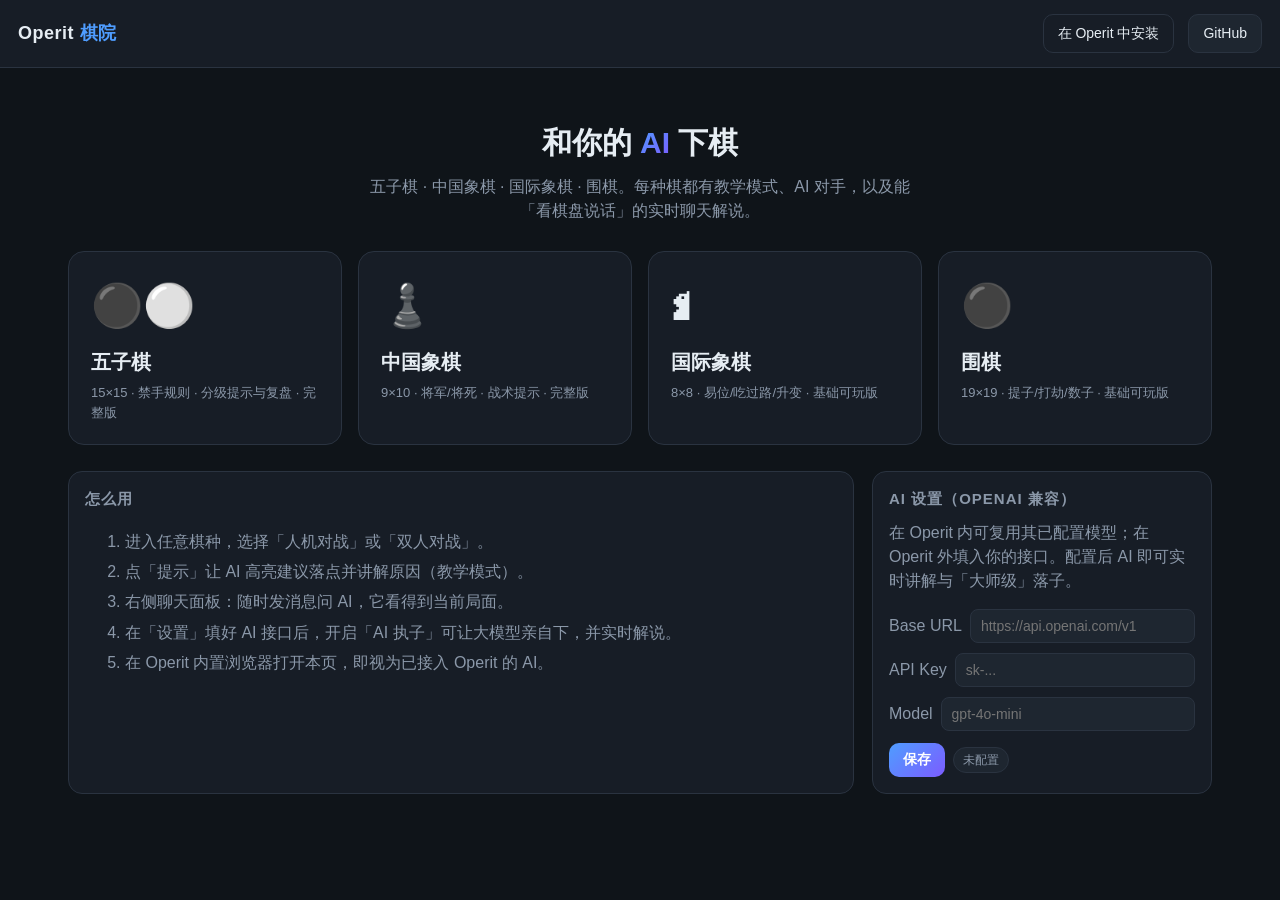
==== index.html @ 13210c3a "feat: Operit 棋院 v1 - 五子棋/中国象棋(完整) + 国际象棋/围棋(基础) + AI聊天/教学" ====
<!DOCTYPE html>
<html lang="zh-CN">
<head>
<meta charset="UTF-8">
<meta name="viewport" content="width=device-width,initial-scale=1">
<title>Operit 棋院 · 与 AI 对弈</title>
<link rel="stylesheet" href="assets/style.css">
</head>
<body>
<div class="topbar">
  <div class="logo">Operit <span>棋院</span></div>
  <div class="spacer"></div>
  <a class="btn ghost" href="operit/INSTALL.html">在 Operit 中安装</a>
  <a class="btn" href="https://github.com/" id="repoLink">GitHub</a>
</div>

<div class="wrap">
  <div class="hero">
    <h1>和你的 <span>AI</span> 下棋</h1>
    <p>五子棋 · 中国象棋 · 国际象棋 · 围棋。每种棋都有教学模式、AI 对手，以及能「看棋盘说话」的实时聊天解说。</p>
  </div>

  <div class="lobby">
    <div class="card" onclick="location.href='gomoku/index.html'">
      <div class="emoji">⚫⚪</div>
      <h2>五子棋</h2>
      <p>15×15 · 禁手规则 · 分级提示与复盘 · 完整版</p>
    </div>
    <div class="card" onclick="location.href='xiangqi/index.html'">
      <div class="emoji">♟️</div>
      <h2>中国象棋</h2>
      <p>9×10 · 将军/将死 · 战术提示 · 完整版</p>
    </div>
    <div class="card" onclick="location.href='chess/index.html'">
      <div class="emoji">♞</div>
      <h2>国际象棋</h2>
      <p>8×8 · 易位/吃过路/升变 · 基础可玩版</p>
    </div>
    <div class="card" onclick="location.href='go/index.html'">
      <div class="emoji">⚫</div>
      <h2>围棋</h2>
      <p>19×19 · 提子/打劫/数子 · 基础可玩版</p>
    </div>
  </div>

  <div class="grid2" style="margin-top:26px">
    <div class="panel">
      <h3>怎么用</h3>
      <ol class="muted" style="line-height:1.9">
        <li>进入任意棋种，选择「人机对战」或「双人对战」。</li>
        <li>点「提示」让 AI 高亮建议落点并讲解原因（教学模式）。</li>
        <li>右侧聊天面板：随时发消息问 AI，它看得到当前局面。</li>
        <li>在「设置」填好 AI 接口后，开启「AI 执子」可让大模型亲自下，并实时解说。</li>
        <li>在 Operit 内置浏览器打开本页，即视为已接入 Operit 的 AI。</li>
      </ol>
    </div>
    <div id="settingsMount"></div>
  </div>
</div>

<script src="assets/common.js"></script>
<script>
  ChessArena.renderSettings(document.getElementById("settingsMount"));
  var repo = "https://github.com/your-name/operit-chess-arena";
  document.getElementById("repoLink").href = repo;
</script>
</body>
</html>
---- assets/style.css ----
/* ===== Operit 棋院 · 共享样式 ===== */
:root{
  --bg:#0f1419; --panel:#171d26; --panel-2:#1e2630; --line:#2a3340;
  --txt:#e6edf3; --muted:#8b98a9; --accent:#4f9dff; --accent-2:#7c5cff;
  --win:#3fb950; --warn:#f0883e; --danger:#f85149; --board:#e3b96b;
  --black:#1c1c1c; --white:#f7f7f5;
}
*{box-sizing:border-box}
html,body{margin:0;padding:0}
body{
  background:var(--bg); color:var(--txt);
  font-family:-apple-system,BlinkMacSystemFont,"Segoe UI",Roboto,"PingFang SC","Microsoft YaHei",sans-serif;
  line-height:1.5; min-height:100vh;
}
a{color:var(--accent);text-decoration:none}
.wrap{max-width:1180px;margin:0 auto;padding:18px}
.topbar{display:flex;align-items:center;gap:14px;padding:14px 18px;border-bottom:1px solid var(--line);background:var(--panel)}
.topbar .logo{font-weight:800;font-size:18px;letter-spacing:.5px}
.topbar .logo span{color:var(--accent)}
.topbar .spacer{flex:1}
.btn{background:var(--panel-2);color:var(--txt);border:1px solid var(--line);border-radius:10px;
  padding:8px 14px;cursor:pointer;font-size:14px;transition:.15s}
.btn:hover{border-color:var(--accent);color:#fff}
.btn.primary{background:linear-gradient(135deg,var(--accent),var(--accent-2));border:none;color:#fff;font-weight:600}
.btn.ghost{background:transparent}
.btn:disabled{opacity:.4;cursor:not-allowed}
.grid2{display:grid;grid-template-columns:minmax(0,1fr) 340px;gap:18px}
@media(max-width:900px){.grid2{grid-template-columns:1fr}}
.panel{background:var(--panel);border:1px solid var(--line);border-radius:14px;padding:16px}
.panel h3{margin:0 0 10px;font-size:15px;color:var(--muted);text-transform:uppercase;letter-spacing:1px}
.row{display:flex;gap:8px;flex-wrap:wrap;align-items:center}
.tag{font-size:12px;color:var(--muted);background:var(--panel-2);border:1px solid var(--line);
  padding:3px 9px;border-radius:20px}
select,input[type=text],input[type=password],textarea{
  background:var(--panel-2);color:var(--txt);border:1px solid var(--line);border-radius:8px;padding:8px 10px;font-size:14px;font-family:inherit}
select:focus,input:focus,textarea:focus{outline:none;border-color:var(--accent)}
canvas{display:block;max-width:100%;touch-action:none;background:var(--board);border-radius:8px}
.status{font-size:14px;color:var(--muted)}
.status b{color:var(--txt)}
/* 聊天 */
.chat{display:flex;flex-direction:column;height:100%;max-height:560px}
.chat .log{flex:1;overflow-y:auto;display:flex;flex-direction:column;gap:10px;padding-right:4px}
.msg{display:flex;gap:8px;align-items:flex-start}
.msg .av{width:26px;height:26px;border-radius:50%;flex:0 0 26px;display:grid;place-items:center;font-size:13px;font-weight:700}
.msg.user .av{background:var(--accent)}
.msg.ai .av{background:var(--accent-2)}
.msg .bubble{background:var(--panel-2);border:1px solid var(--line);border-radius:10px;padding:8px 11px;font-size:14px;max-width:100%}
.msg.user{flex-direction:row-reverse}
.msg.user .bubble{background:#1b3a5c;border-color:#27567f}
.chat .input{display:flex;gap:8px;margin-top:10px}
.chat .input textarea{flex:1;resize:none;height:42px}
.ev{font-size:11px;color:var(--muted);margin-top:2px}
/* 评估条 */
.evalbar{height:10px;background:linear-gradient(90deg,var(--win),#2a3340 50%,var(--danger));border-radius:6px;position:relative;overflow:hidden}
.evalbar .mark{position:absolute;top:-3px;width:3px;height:16px;background:#fff;border-radius:2px}
/* 着法列表 */
.moves{font-family:ui-monospace,SFMono-Regular,Menlo,monospace;font-size:13px;max-height:240px;overflow:auto;
  display:grid;grid-template-columns:auto 1fr 1fr;gap:2px 10px}
.moves .n{color:var(--muted)}
.hint-dot{position:absolute;width:14px;height:14px;border-radius:50%;background:var(--accent-2);
  border:2px solid #fff;transform:translate(-50%,-50%);pointer-events:none;animation:pulse 1s infinite}
@keyframes pulse{0%{box-shadow:0 0 0 0 rgba(124,92,255,.6)}70%{box-shadow:0 0 0 12px rgba(124,92,255,0)}100%{box-shadow:0 0 0 0 rgba(124,92,255,0)}}
.boardbox{position:relative;display:inline-block;line-height:0}
.toast{position:fixed;bottom:24px;left:50%;transform:translateX(-50%);background:var(--panel-2);
  border:1px solid var(--line);padding:10px 18px;border-radius:10px;z-index:50;opacity:0;transition:.25s;pointer-events:none}
.toast.show{opacity:1}
.muted{color:var(--muted)}
.kbd{font-family:ui-monospace,monospace;background:var(--panel-2);border:1px solid var(--line);border-radius:5px;padding:1px 6px;font-size:12px}
/* 大厅 */
.lobby{display:grid;grid-template-columns:repeat(auto-fit,minmax(220px,1fr));gap:16px;margin-top:22px}
.card{background:var(--panel);border:1px solid var(--line);border-radius:16px;padding:22px;cursor:pointer;transition:.18s}
.card:hover{transform:translateY(-4px);border-color:var(--accent);box-shadow:0 10px 30px rgba(0,0,0,.35)}
.card .emoji{font-size:42px}
.card h2{margin:10px 0 6px;font-size:20px}
.card p{color:var(--muted);font-size:13px;margin:0}
.hero{text-align:center;padding:34px 10px 6px}
.hero h1{font-size:30px;margin:0}
.hero h1 span{background:linear-gradient(135deg,var(--accent),var(--accent-2));-webkit-background-clip:text;background-clip:text;color:transparent}
.hero p{color:var(--muted);max-width:560px;margin:10px auto 0}
.tabs{display:flex;gap:6px;border-bottom:1px solid var(--line);margin-bottom:14px}
.tabs .tab{padding:8px 14px;cursor:pointer;color:var(--muted);border-bottom:2px solid transparent}
.tabs .tab.active{color:var(--txt);border-bottom-color:var(--accent)}
.hidden{display:none!important}
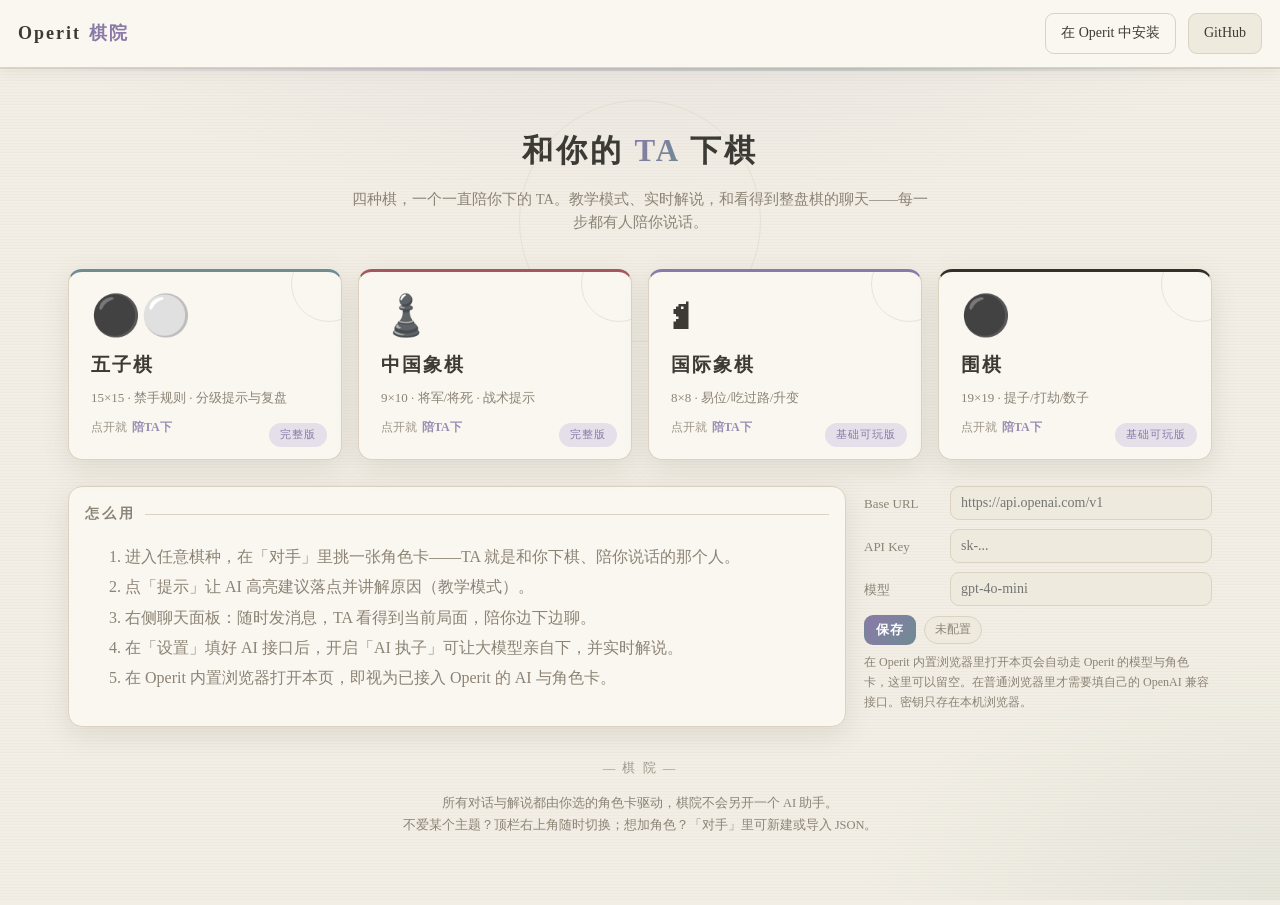
==== commit 65e10571: "style(ui): 棋盘精细度收口 + 伴侣/主题/响应式打磨 - 4棋种统一落子缩放动效(0.5→1.0, 160ms 缓出, 克制护眼) - 中国象棋/围棋补齐 drop 动画(此前仅 ches" ====
--- a/index.html
+++ b/index.html
@@ -16,30 +16,38 @@
 
 <div class="wrap">
   <div class="hero">
-    <h1>和你的 <span>AI</span> 下棋</h1>
-    <p>五子棋 · 中国象棋 · 国际象棋 · 围棋。每种棋都有教学模式、AI 对手，以及能「看棋盘说话」的实时聊天解说。</p>
+    <h1>和你的 <span>TA</span> 下棋</h1>
+    <p>四种棋，一个一直陪你下的 TA。教学模式、实时解说，和看得到整盘棋的聊天——每一步都有人陪你说话。</p>
   </div>
 
   <div class="lobby">
     <div class="card" onclick="location.href='gomoku/index.html'">
       <div class="emoji">⚫⚪</div>
       <h2>五子棋</h2>
-      <p>15×15 · 禁手规则 · 分级提示与复盘 · 完整版</p>
+      <p>15×15 · 禁手规则 · 分级提示与复盘</p>
+      <div class="cta">点开就 <b>陪TA下</b></div>
+      <div class="lv">完整版</div>
     </div>
     <div class="card" onclick="location.href='xiangqi/index.html'">
       <div class="emoji">♟️</div>
       <h2>中国象棋</h2>
-      <p>9×10 · 将军/将死 · 战术提示 · 完整版</p>
+      <p>9×10 · 将军/将死 · 战术提示</p>
+      <div class="cta">点开就 <b>陪TA下</b></div>
+      <div class="lv">完整版</div>
     </div>
     <div class="card" onclick="location.href='chess/index.html'">
       <div class="emoji">♞</div>
       <h2>国际象棋</h2>
-      <p>8×8 · 易位/吃过路/升变 · 基础可玩版</p>
+      <p>8×8 · 易位/吃过路/升变</p>
+      <div class="cta">点开就 <b>陪TA下</b></div>
+      <div class="lv">基础可玩版</div>
     </div>
     <div class="card" onclick="location.href='go/index.html'">
       <div class="emoji">⚫</div>
       <h2>围棋</h2>
-      <p>19×19 · 提子/打劫/数子 · 基础可玩版</p>
+      <p>19×19 · 提子/打劫/数子</p>
+      <div class="cta">点开就 <b>陪TA下</b></div>
+      <div class="lv">基础可玩版</div>
     </div>
   </div>
 
@@ -47,14 +55,20 @@
     <div class="panel">
       <h3>怎么用</h3>
       <ol class="muted" style="line-height:1.9">
-        <li>进入任意棋种，选择「人机对战」或「双人对战」。</li>
+        <li>进入任意棋种，在「对手」里挑一张角色卡——TA 就是和你下棋、陪你说话的那个人。</li>
         <li>点「提示」让 AI 高亮建议落点并讲解原因（教学模式）。</li>
-        <li>右侧聊天面板：随时发消息问 AI，它看得到当前局面。</li>
+        <li>右侧聊天面板：随时发消息，TA 看得到当前局面，陪你边下边聊。</li>
         <li>在「设置」填好 AI 接口后，开启「AI 执子」可让大模型亲自下，并实时解说。</li>
-        <li>在 Operit 内置浏览器打开本页，即视为已接入 Operit 的 AI。</li>
+        <li>在 Operit 内置浏览器打开本页，即视为已接入 Operit 的 AI 与角色卡。</li>
       </ol>
     </div>
     <div id="settingsMount"></div>
+  </div>
+
+  <div class="foot">
+    <div class="ln">— 棋 院 —</div>
+    <p>所有对话与解说都由你选的角色卡驱动，棋院不会另开一个 AI 助手。<br>
+    不爱某个主题？顶栏右上角随时切换；想加角色？「对手」里可新建或导入 JSON。</p>
   </div>
 </div>
 
--- a/assets/style.css
+++ b/assets/style.css
@@ -1,83 +1,465 @@
-/* ===== Operit 棋院 · 共享样式 ===== */
-:root{
-  --bg:#0f1419; --panel:#171d26; --panel-2:#1e2630; --line:#2a3340;
-  --txt:#e6edf3; --muted:#8b98a9; --accent:#4f9dff; --accent-2:#7c5cff;
-  --win:#3fb950; --warn:#f0883e; --danger:#f85149; --board:#e3b96b;
-  --black:#1c1c1c; --white:#f7f7f5;
-}
-*{box-sizing:border-box}
-html,body{margin:0;padding:0}
-body{
-  background:var(--bg); color:var(--txt);
-  font-family:-apple-system,BlinkMacSystemFont,"Segoe UI",Roboto,"PingFang SC","Microsoft YaHei",sans-serif;
-  line-height:1.5; min-height:100vh;
-}
-a{color:var(--accent);text-decoration:none}
-.wrap{max-width:1180px;margin:0 auto;padding:18px}
-.topbar{display:flex;align-items:center;gap:14px;padding:14px 18px;border-bottom:1px solid var(--line);background:var(--panel)}
-.topbar .logo{font-weight:800;font-size:18px;letter-spacing:.5px}
-.topbar .logo span{color:var(--accent)}
-.topbar .spacer{flex:1}
-.btn{background:var(--panel-2);color:var(--txt);border:1px solid var(--line);border-radius:10px;
-  padding:8px 14px;cursor:pointer;font-size:14px;transition:.15s}
-.btn:hover{border-color:var(--accent);color:#fff}
-.btn.primary{background:linear-gradient(135deg,var(--accent),var(--accent-2));border:none;color:#fff;font-weight:600}
-.btn.ghost{background:transparent}
-.btn:disabled{opacity:.4;cursor:not-allowed}
-.grid2{display:grid;grid-template-columns:minmax(0,1fr) 340px;gap:18px}
-@media(max-width:900px){.grid2{grid-template-columns:1fr}}
-.panel{background:var(--panel);border:1px solid var(--line);border-radius:14px;padding:16px}
-.panel h3{margin:0 0 10px;font-size:15px;color:var(--muted);text-transform:uppercase;letter-spacing:1px}
-.row{display:flex;gap:8px;flex-wrap:wrap;align-items:center}
-.tag{font-size:12px;color:var(--muted);background:var(--panel-2);border:1px solid var(--line);
-  padding:3px 9px;border-radius:20px}
-select,input[type=text],input[type=password],textarea{
-  background:var(--panel-2);color:var(--txt);border:1px solid var(--line);border-radius:8px;padding:8px 10px;font-size:14px;font-family:inherit}
-select:focus,input:focus,textarea:focus{outline:none;border-color:var(--accent)}
-canvas{display:block;max-width:100%;touch-action:none;background:var(--board);border-radius:8px}
-.status{font-size:14px;color:var(--muted)}
-.status b{color:var(--txt)}
-/* 聊天 */
-.chat{display:flex;flex-direction:column;height:100%;max-height:560px}
-.chat .log{flex:1;overflow-y:auto;display:flex;flex-direction:column;gap:10px;padding-right:4px}
-.msg{display:flex;gap:8px;align-items:flex-start}
-.msg .av{width:26px;height:26px;border-radius:50%;flex:0 0 26px;display:grid;place-items:center;font-size:13px;font-weight:700}
-.msg.user .av{background:var(--accent)}
-.msg.ai .av{background:var(--accent-2)}
-.msg .bubble{background:var(--panel-2);border:1px solid var(--line);border-radius:10px;padding:8px 11px;font-size:14px;max-width:100%}
-.msg.user{flex-direction:row-reverse}
-.msg.user .bubble{background:#1b3a5c;border-color:#27567f}
-.chat .input{display:flex;gap:8px;margin-top:10px}
-.chat .input textarea{flex:1;resize:none;height:42px}
-.ev{font-size:11px;color:var(--muted);margin-top:2px}
-/* 评估条 */
-.evalbar{height:10px;background:linear-gradient(90deg,var(--win),#2a3340 50%,var(--danger));border-radius:6px;position:relative;overflow:hidden}
-.evalbar .mark{position:absolute;top:-3px;width:3px;height:16px;background:#fff;border-radius:2px}
-/* 着法列表 */
-.moves{font-family:ui-monospace,SFMono-Regular,Menlo,monospace;font-size:13px;max-height:240px;overflow:auto;
-  display:grid;grid-template-columns:auto 1fr 1fr;gap:2px 10px}
-.moves .n{color:var(--muted)}
-.hint-dot{position:absolute;width:14px;height:14px;border-radius:50%;background:var(--accent-2);
-  border:2px solid #fff;transform:translate(-50%,-50%);pointer-events:none;animation:pulse 1s infinite}
-@keyframes pulse{0%{box-shadow:0 0 0 0 rgba(124,92,255,.6)}70%{box-shadow:0 0 0 12px rgba(124,92,255,0)}100%{box-shadow:0 0 0 0 rgba(124,92,255,0)}}
-.boardbox{position:relative;display:inline-block;line-height:0}
-.toast{position:fixed;bottom:24px;left:50%;transform:translateX(-50%);background:var(--panel-2);
-  border:1px solid var(--line);padding:10px 18px;border-radius:10px;z-index:50;opacity:0;transition:.25s;pointer-events:none}
-.toast.show{opacity:1}
-.muted{color:var(--muted)}
-.kbd{font-family:ui-monospace,monospace;background:var(--panel-2);border:1px solid var(--line);border-radius:5px;padding:1px 6px;font-size:12px}
-/* 大厅 */
-.lobby{display:grid;grid-template-columns:repeat(auto-fit,minmax(220px,1fr));gap:16px;margin-top:22px}
-.card{background:var(--panel);border:1px solid var(--line);border-radius:16px;padding:22px;cursor:pointer;transition:.18s}
-.card:hover{transform:translateY(-4px);border-color:var(--accent);box-shadow:0 10px 30px rgba(0,0,0,.35)}
-.card .emoji{font-size:42px}
-.card h2{margin:10px 0 6px;font-size:20px}
-.card p{color:var(--muted);font-size:13px;margin:0}
-.hero{text-align:center;padding:34px 10px 6px}
-.hero h1{font-size:30px;margin:0}
-.hero h1 span{background:linear-gradient(135deg,var(--accent),var(--accent-2));-webkit-background-clip:text;background-clip:text;color:transparent}
-.hero p{color:var(--muted);max-width:560px;margin:10px auto 0}
-.tabs{display:flex;gap:6px;border-bottom:1px solid var(--line);margin-bottom:14px}
-.tabs .tab{padding:8px 14px;cursor:pointer;color:var(--muted);border-bottom:2px solid transparent}
-.tabs .tab.active{color:var(--txt);border-bottom-color:var(--accent)}
-.hidden{display:none!important}
+/* ===== Operit 棋院 · 共享样式（多主题 / 低饱和护眼 / 均含紫调） =====
+ * 主题调色板全部写在 html[data-theme] 上，JS 只负责切换属性，
+ * 棋盘配色也用 CSS 变量托管，canvas 通过 getComputedStyle 读取，单一数据源。
+ */
+
+/* ---------- 主题 1：烟雨江南（默认 · 浅 · 宣纸 + 藕荷紫 + 竹青） ---------- */
+html, html[data-theme="jiangnan"] {
+  --bg: #f2eee5;
+  --bg-img:
+    repeating-linear-gradient(0deg, rgba(118,108,92,.032) 0 1px, transparent 1px 3px),
+    radial-gradient(1100px 520px at 50% -12%, rgba(140,124,168,.13), transparent 62%),
+    radial-gradient(700px 420px at 100% 100%, rgba(125,156,133,.10), transparent 60%);
+  --panel: #faf7f0;
+  --panel-2: #efeade;
+  --line: #dbd2c1;
+  --txt: #3b3a35;
+  --muted: #8b8375;
+  --accent: #8a7aa8;      /* 藕荷紫 */
+  --accent-2: #6f8b93;    /* 远山青 */
+  --seal: #a2585c;        /* 印泥 */
+  --win: #5d8b62;
+  --warn: #b98a4b;
+  --danger: #b0605c;
+  --board: #e8d9b6;       /* 竹纸棋盘 */
+  --board-line: rgba(74,64,50,.55);
+  --sq-light: #ece2cd;    /* 国象浅格 */
+  --sq-dark: #96a58d;     /* 国象深格（竹青） */
+  --stone-b: #33302c;
+  --stone-w: #f8f5ec;
+  --piece-face: #f6efdc;  /* 中象棋子面 */
+  --piece-red: #a75a52;
+  --accent-soft: #e4dfe9;
+  --user-bubble: #e8e3ef;
+  --user-bubble-bd: #cec4dc;
+  --radius: 14px;
+  --radius-s: 9px;
+  --font: "Songti SC", "STSong", "Noto Serif SC", "Source Han Serif SC", Georgia, "Microsoft YaHei", serif;
+  --shadow: 0 8px 26px rgba(96,86,70,.13);
+  --bd: 1px;
+}
+
+/* ---------- 主题 2：夜阑（深 · 墨紫 + 月白） ---------- */
+html[data-theme="yelan"] {
+  --bg: #191721;
+  --bg-img:
+    radial-gradient(900px 460px at 50% -10%, rgba(150,128,190,.16), transparent 64%),
+    radial-gradient(680px 400px at 0% 100%, rgba(108,132,150,.10), transparent 58%);
+  --panel: #211e2b;
+  --panel-2: #2a2636;
+  --line: #383247;
+  --txt: #e5e0ee;
+  --muted: #948CA6;
+  --accent: #a494c6;
+  --accent-2: #7d95a4;
+  --seal: #b5757a;
+  --win: #6fa376;
+  --warn: #c39a5e;
+  --danger: #c0736e;
+  --board: #c4ab88;
+  --board-line: rgba(48,40,34,.6);
+  --sq-light: #d9cfba;
+  --sq-dark: #7d8698;
+  --stone-b: #26232c;
+  --stone-w: #f4f1ea;
+  --piece-face: #ece3cd;
+  --piece-red: #a95d55;
+  --accent-soft: #302a3d;
+  --user-bubble: #322c41;
+  --user-bubble-bd: #473e5d;
+  --radius: 14px;
+  --radius-s: 9px;
+  --font: "Songti SC", "STSong", "Noto Serif SC", Georgia, "Microsoft YaHei", serif;
+  --shadow: 0 10px 30px rgba(0,0,0,.38);
+  --bd: 1px;
+}
+
+/* ---------- 主题 3：像素·紫水晶（深 · 8bit） ---------- */
+html[data-theme="pixel"] {
+  --bg: #221f2b;
+  --bg-img:
+    repeating-linear-gradient(0deg, rgba(255,255,255,.022) 0 2px, transparent 2px 4px),
+    repeating-linear-gradient(90deg, rgba(255,255,255,.022) 0 2px, transparent 2px 4px);
+  --panel: #2b2738;
+  --panel-2: #342f44;
+  --line: #4a4360;
+  --txt: #e8e4f2;
+  --muted: #9a92b4;
+  --accent: #9d8ec4;
+  --accent-2: #74a09a;
+  --seal: #b87a86;
+  --win: #7fae7c;
+  --warn: #c5a06a;
+  --danger: #c4787c;
+  --board: #c0a882;
+  --board-line: rgba(40,34,30,.7);
+  --sq-light: #d6cbb2;
+  --sq-dark: #7f8aa0;
+  --stone-b: #221f28;
+  --stone-w: #f2efe6;
+  --piece-face: #e8dfc6;
+  --piece-red: #b0625a;
+  --accent-soft: #3b3450;
+  --user-bubble: #3d3552;
+  --user-bubble-bd: #5a4f78;
+  --radius: 0px;
+  --radius-s: 0px;
+  --font: "Zpix", "Fusion Pixel 12px", "Press Start 2P", ui-monospace, "Courier New", monospace;
+  --shadow: 4px 4px 0 rgba(0,0,0,.32);
+  --bd: 2px;
+}
+
+/* ---------- 主题 4：中古手抄（浅 · 羊皮纸 + 彩窗紫） ---------- */
+html[data-theme="medieval"] {
+  --bg: #e8dfc9;
+  --bg-img:
+    radial-gradient(520px 320px at 12% 8%, rgba(150,124,84,.13), transparent 60%),
+    radial-gradient(640px 380px at 88% 92%, rgba(124,106,156,.13), transparent 62%),
+    repeating-linear-gradient(0deg, rgba(110,92,62,.03) 0 1px, transparent 1px 4px);
+  --panel: #f3ecda;
+  --panel-2: #e4dabf;
+  --line: #c9ba99;
+  --txt: #40352a;
+  --muted: #877757;
+  --accent: #7c6a9c;      /* 教堂彩窗紫 */
+  --accent-2: #9a6a5c;    /* 赭红 */
+  --seal: #9c4f47;
+  --win: #61814f;
+  --warn: #a9803f;
+  --danger: #a4544c;
+  --board: #ded0ad;
+  --board-line: rgba(72,58,38,.6);
+  --sq-light: #e6dbbf;
+  --sq-dark: #9b8f74;
+  --stone-b: #332b22;
+  --stone-w: #f6f0df;
+  --piece-face: #f2e9d2;
+  --piece-red: #9c4f47;
+  --accent-soft: #e3daeb;
+  --user-bubble: #e7deed;
+  --user-bubble-bd: #c5b7d3;
+  --radius: 5px;
+  --radius-s: 4px;
+  --font: "Baskerville", "Songti SC", "STSong", "Noto Serif SC", Georgia, serif;
+  --shadow: 0 6px 20px rgba(90,72,44,.18);
+  --bd: 1px;
+}
+
+/* ---------- 主题 5：青瓷（浅 · 影青 + 淡紫） ---------- */
+html[data-theme="qingci"] {
+  --bg: #eceff0;
+  --bg-img:
+    radial-gradient(900px 460px at 50% -10%, rgba(136,126,166,.12), transparent 62%),
+    radial-gradient(680px 380px at 90% 100%, rgba(120,158,158,.12), transparent 58%);
+  --panel: #f7f9f9;
+  --panel-2: #e6ecec;
+  --line: #d2dadb;
+  --txt: #35403f;
+  --muted: #7d8c8b;
+  --accent: #8b7fa6;
+  --accent-2: #6f9a97;
+  --seal: #a2666a;
+  --win: #5c8d78;
+  --warn: #b08a52;
+  --danger: #ab6462;
+  --board: #dfd8c2;
+  --board-line: rgba(60,68,66,.5);
+  --sq-light: #e4e6dc;
+  --sq-dark: #8ea3a1;
+  --stone-b: #2f3634;
+  --stone-w: #f8faf7;
+  --piece-face: #f0eddf;
+  --piece-red: #a2666a;
+  --accent-soft: #e4e1ec;
+  --user-bubble: #e7e3ef;
+  --user-bubble-bd: #ccc5da;
+  --radius: 16px;
+  --radius-s: 10px;
+  --font: "Songti SC", "STSong", "Noto Serif SC", Georgia, "Microsoft YaHei", serif;
+  --shadow: 0 8px 24px rgba(70,86,84,.12);
+  --bd: 1px;
+}
+
+/* ================= 基础 ================= */
+* { box-sizing: border-box }
+html, body { margin: 0; padding: 0 }
+body {
+  background: var(--bg);
+  background-image: var(--bg-img);
+  background-attachment: fixed;
+  color: var(--txt);
+  font-family: var(--font);
+  line-height: 1.62;
+  min-height: 100vh;
+  -webkit-text-size-adjust: 100%;
+}
+a { color: var(--accent); text-decoration: none }
+.wrap { max-width: 1180px; margin: 0 auto; padding: 18px }
+.muted { color: var(--muted) }
+.hidden { display: none !important }
+
+/* 顶栏：卷帘双线 */
+.topbar {
+  display: flex; align-items: center; gap: 12px; flex-wrap: wrap;
+  padding: 13px 18px; background: var(--panel);
+  border-bottom: var(--bd) solid var(--line);
+  box-shadow: 0 1px 0 var(--line), 0 4px 16px rgba(0,0,0,.05);
+  position: relative;
+}
+.topbar::after {
+  content: ""; position: absolute; left: 0; right: 0; bottom: -4px; height: 3px;
+  background: linear-gradient(90deg, transparent, var(--accent), var(--accent-2), transparent);
+  opacity: .32;
+}
+.topbar .logo { font-weight: 700; font-size: 18px; letter-spacing: 2px; display: flex; align-items: center; gap: 8px }
+.topbar .logo span { color: var(--accent) }
+.topbar .spacer { flex: 1 }
+
+/* 印章 */
+.seal {
+  display: inline-grid; place-items: center; width: 30px; height: 30px;
+  border: 2px solid var(--seal); color: var(--seal); border-radius: 4px;
+  font-size: 13px; line-height: 1; letter-spacing: 0; transform: rotate(-4deg);
+  opacity: .9; flex: 0 0 30px;
+}
+
+/* 按钮 */
+.btn {
+  background: var(--panel-2); color: var(--txt);
+  border: var(--bd) solid var(--line); border-radius: var(--radius-s);
+  padding: 8px 15px; cursor: pointer; font-size: 14px; font-family: inherit;
+  transition: transform .12s, border-color .15s, background .15s;
+}
+.btn:hover { border-color: var(--accent) }
+.btn:active { transform: translateY(1px) }
+.btn.primary {
+  background: linear-gradient(135deg, var(--accent), var(--accent-2));
+  border-color: transparent; color: #fff; font-weight: 600; letter-spacing: 1px;
+}
+.btn.ghost { background: transparent }
+.btn.sm { padding: 5px 11px; font-size: 13px }
+.btn:disabled { opacity: .42; cursor: not-allowed }
+.btn.on { border-color: var(--accent); box-shadow: inset 0 0 0 1px var(--accent) }
+html[data-theme="pixel"] .btn { box-shadow: 3px 3px 0 rgba(0,0,0,.3) }
+html[data-theme="pixel"] .btn:active { box-shadow: 1px 1px 0 rgba(0,0,0,.3) }
+
+/* 面板：月洞窗质感 */
+.panel {
+  background: var(--panel); border: var(--bd) solid var(--line);
+  border-radius: var(--radius); padding: 16px; box-shadow: var(--shadow);
+}
+.panel h3 {
+  margin: 0 0 11px; font-size: 14px; color: var(--muted); letter-spacing: 3px;
+  display: flex; align-items: center; gap: 9px;
+}
+.panel h3::after { content: ""; flex: 1; height: 1px; background: var(--line) }
+.panel.sub { background: var(--panel-2); box-shadow: none }
+
+.grid2 { display: grid; grid-template-columns: minmax(0,1fr) 348px; gap: 18px; align-items: start }
+@media (max-width: 940px) { .grid2 { grid-template-columns: 1fr } }
+.row { display: flex; gap: 8px; flex-wrap: wrap; align-items: center }
+.tag {
+  font-size: 12px; color: var(--muted); background: var(--panel-2);
+  border: var(--bd) solid var(--line); padding: 3px 10px; border-radius: 20px;
+}
+html[data-theme="pixel"] .tag { border-radius: 0 }
+
+select, input[type=text], input[type=password], input[type=number], textarea {
+  background: var(--panel-2); color: var(--txt); border: var(--bd) solid var(--line);
+  border-radius: var(--radius-s); padding: 8px 10px; font-size: 14px; font-family: inherit;
+}
+select:focus, input:focus, textarea:focus { outline: none; border-color: var(--accent) }
+label { font-size: 13px }
+
+canvas { display: block; max-width: 100%; height: auto; touch-action: manipulation; border-radius: var(--radius-s) }
+html[data-theme="pixel"] canvas { image-rendering: pixelated }
+.boardbox { position: relative; display: flex; justify-content: center; width: 100%; line-height: 0; max-width: 100% }
+.status { font-size: 14px; color: var(--muted) }
+.status b { color: var(--txt) }
+
+/* ================= 聊天 ================= */
+.chat { display: flex; flex-direction: column; height: 100%; max-height: 68vh; min-height: 340px }
+.chat .who {
+  display: flex; align-items: center; gap: 8px; padding-bottom: 11px; margin-bottom: 11px;
+  border-bottom: 1px dashed var(--line); font-size: 13px; color: var(--muted);
+}
+.chat .who b { color: var(--txt); font-weight: 600 }
+.who-card { display: flex; gap: 10px; align-items: center; width: 100% }
+.who-card .face {
+  width: 42px; height: 42px; flex: 0 0 42px; border-radius: 12px; display: grid; place-items: center;
+  font-size: 21px; background: var(--accent-soft); color: var(--accent); overflow: hidden;
+}
+.who-card .face img { width: 100%; height: 100%; object-fit: cover }
+.who-card .info { min-width: 0; line-height: 1.45 }
+.who-card .nm { font-size: 15px; font-weight: 600; color: var(--txt) }
+.who-card .ds { font-size: 12px; color: var(--muted); white-space: nowrap; overflow: hidden; text-overflow: ellipsis }
+.who-card .st { font-size: 11.5px; color: var(--accent); margin-top: 1px }
+html[data-theme="pixel"] .who-card .face { border-radius: 0 }
+.chat .log { flex: 1; overflow-y: auto; display: flex; flex-direction: column; gap: 11px; padding-right: 4px }
+.msg { display: flex; gap: 8px; align-items: flex-start }
+.msg .av {
+  width: 30px; height: 30px; border-radius: 50%; flex: 0 0 30px; display: grid; place-items: center;
+  font-size: 14px; font-weight: 600; color: #fff; overflow: hidden;
+}
+html[data-theme="pixel"] .msg .av { border-radius: 0 }
+.msg.user .av { background: var(--accent-2) }
+.msg.ai .av { background: var(--accent) }
+.msg .av img { width: 100%; height: 100%; object-fit: cover }
+.msg .bubble {
+  background: var(--panel-2); border: var(--bd) solid var(--line); border-radius: 12px;
+  padding: 9px 12px; font-size: 14px; max-width: 100%; white-space: pre-wrap; word-break: break-word;
+}
+html[data-theme="pixel"] .msg .bubble { border-radius: 0 }
+.msg.user { flex-direction: row-reverse }
+.msg.user .bubble { background: var(--user-bubble); border-color: var(--user-bubble-bd) }
+.msg.sys .bubble { background: transparent; border-style: dashed; color: var(--muted); font-size: 13px }
+.chat .input { display: flex; gap: 8px; margin-top: 10px }
+.chat .input textarea { flex: 1; resize: none; height: 44px; line-height: 1.4 }
+.ev { font-size: 11px; color: var(--muted); margin-top: 3px }
+.local-badge { border: 1px solid var(--line); border-radius: 4px; padding: 0 4px; margin-left: 4px }
+
+/* ================= 局面 / 着法 ================= */
+.evalbar {
+  height: 9px; border-radius: 6px; position: relative; overflow: hidden;
+  background: linear-gradient(90deg, var(--win), var(--panel-2) 50%, var(--danger));
+}
+.evalbar .mark { position: absolute; top: -4px; width: 3px; height: 17px; background: var(--txt); border-radius: 2px }
+.moves {
+  font-family: ui-monospace, SFMono-Regular, Menlo, monospace; font-size: 12.5px;
+  max-height: 210px; overflow: auto; display: grid; grid-template-columns: auto 1fr 1fr; gap: 2px 10px;
+}
+.moves .n { color: var(--muted) }
+.hint-dot {
+  position: absolute; width: 15px; height: 15px; border-radius: 50%; background: var(--accent);
+  border: 2px solid var(--panel); transform: translate(-50%,-50%); pointer-events: none;
+  animation: pulse 1.1s infinite;
+}
+@keyframes pulse {
+  0% { box-shadow: 0 0 0 0 rgba(138,122,168,.55) }
+  70% { box-shadow: 0 0 0 13px rgba(138,122,168,0) }
+  100% { box-shadow: 0 0 0 0 rgba(138,122,168,0) }
+}
+.toast {
+  position: fixed; bottom: 26px; left: 50%; transform: translateX(-50%);
+  background: var(--panel); border: var(--bd) solid var(--line); color: var(--txt);
+  padding: 10px 18px; border-radius: var(--radius-s); z-index: 60; opacity: 0;
+  transition: .25s; pointer-events: none; max-width: 84vw; box-shadow: var(--shadow);
+}
+.toast.show { opacity: 1 }
+.kbd { font-family: ui-monospace, monospace; background: var(--panel-2); border: 1px solid var(--line); border-radius: 5px; padding: 1px 6px; font-size: 12px }
+
+/* ================= 大厅 ================= */
+.hero { text-align: center; padding: 40px 12px 8px; position: relative }
+.hero::before { /* 月洞窗 */
+  content: ""; position: absolute; left: 50%; top: 14px; width: 240px; height: 240px;
+  transform: translateX(-50%); border: 1px solid var(--line); border-radius: 50%;
+  opacity: .5; pointer-events: none;
+}
+.hero h1 { font-size: 31px; margin: 0; letter-spacing: 3px; font-weight: 600 }
+.hero h1 span {
+  background: linear-gradient(135deg, var(--accent), var(--accent-2));
+  -webkit-background-clip: text; background-clip: text; color: transparent;
+}
+.hero p { color: var(--muted); max-width: 580px; margin: 12px auto 0; font-size: 14.5px }
+.hero .sub { font-size: 13px; margin-top: 6px; letter-spacing: 1px }
+.lobby { display: grid; grid-template-columns: repeat(auto-fit, minmax(228px,1fr)); gap: 16px; margin-top: 26px }
+.card {
+  background: var(--panel); border: var(--bd) solid var(--line); border-radius: var(--radius);
+  padding: 22px; cursor: pointer; transition: .18s; position: relative; overflow: hidden;
+  box-shadow: var(--shadow);
+}
+.card::before { /* 窗棂角饰 */
+  content: ""; position: absolute; right: -26px; top: -26px; width: 74px; height: 74px;
+  border: 1px solid var(--line); border-radius: 50%; opacity: .55;
+}
+.card:hover { transform: translateY(-4px); border-color: var(--accent) }
+.card .emoji { font-size: 40px; line-height: 1.1 }
+.card h2 { margin: 12px 0 6px; font-size: 19px; letter-spacing: 2px; font-weight: 600 }
+.card p { color: var(--muted); font-size: 13px; margin: 0 }
+.card .lv { position: absolute; right: 14px; bottom: 12px; font-size: 11px; color: var(--muted) }
+
+/* ================= 标签页 ================= */
+.tabs { display: flex; gap: 4px; border-bottom: var(--bd) solid var(--line); margin-bottom: 14px; flex-wrap: wrap }
+.tabs .tab {
+  padding: 8px 13px; cursor: pointer; color: var(--muted);
+  border-bottom: 2px solid transparent; font-size: 14px; letter-spacing: 1px;
+}
+.tabs .tab.active { color: var(--txt); border-bottom-color: var(--accent) }
+
+/* ================= 主题选择 ================= */
+.theme-grid { display: grid; grid-template-columns: repeat(auto-fit, minmax(148px,1fr)); gap: 10px }
+.theme-card {
+  border: var(--bd) solid var(--line); border-radius: var(--radius-s); padding: 10px;
+  cursor: pointer; background: var(--panel-2); transition: .15s;
+}
+.theme-card:hover { border-color: var(--accent) }
+.theme-card.active { border-color: var(--accent); box-shadow: inset 0 0 0 1px var(--accent) }
+.theme-card .nm { font-size: 13.5px; font-weight: 600; margin-bottom: 2px }
+.theme-card .ds { font-size: 11.5px; color: var(--muted); line-height: 1.5 }
+.swatches { display: flex; gap: 4px; margin-top: 8px }
+.swatches i { width: 17px; height: 17px; border-radius: 4px; display: block; border: 1px solid rgba(0,0,0,.14) }
+
+/* ================= 角色卡 ================= */
+.persona-list { display: flex; flex-direction: column; gap: 9px }
+.persona {
+  display: flex; gap: 10px; align-items: flex-start; padding: 10px;
+  border: var(--bd) solid var(--line); border-radius: var(--radius-s);
+  background: var(--panel-2); cursor: pointer; transition: .15s;
+}
+.persona:hover { border-color: var(--accent) }
+.persona.active { border-color: var(--accent); box-shadow: inset 0 0 0 1px var(--accent) }
+.persona .face {
+  width: 40px; height: 40px; flex: 0 0 40px; border-radius: 10px; display: grid; place-items: center;
+  font-size: 20px; background: var(--accent-soft); overflow: hidden;
+}
+.persona .face img { width: 100%; height: 100%; object-fit: cover }
+.persona .nm { font-size: 14px; font-weight: 600; display: flex; align-items: center; gap: 6px }
+.persona .ds { font-size: 12px; color: var(--muted); line-height: 1.55; margin-top: 2px }
+.persona .ops { margin-left: auto; display: flex; gap: 5px; flex: 0 0 auto }
+.mini { background: none; border: none; color: var(--muted); cursor: pointer; font-size: 12px; padding: 2px 4px; font-family: inherit }
+.mini:hover { color: var(--accent) }
+
+/* ================= 省 token 面板 ================= */
+.meter { display: grid; grid-template-columns: repeat(3, 1fr); gap: 8px; margin-top: 10px }
+.meter div {
+  background: var(--panel-2); border: var(--bd) solid var(--line);
+  border-radius: var(--radius-s); padding: 8px; text-align: center;
+}
+.meter .v { font-size: 17px; font-weight: 700; font-family: ui-monospace, monospace }
+.meter .k { font-size: 11px; color: var(--muted) }
+.field { display: flex; align-items: center; gap: 8px; margin-bottom: 9px; flex-wrap: wrap }
+.field > label { min-width: 78px; color: var(--muted); font-size: 13px }
+.field select, .field input[type=text], .field input[type=password] { flex: 1; min-width: 150px }
+.note { font-size: 12px; color: var(--muted); line-height: 1.65; margin: 8px 0 0 }
+.divider { height: 1px; background: var(--line); margin: 14px 0 }
+
+/* ================= 主题切换过渡（柔和不闪） ================= */
+body, .panel, .panel.sub, .btn, .card, .topbar, .theme-card, .persona, .tag, .moves, .evalbar {
+  transition: background-color .3s ease, color .3s ease, border-color .3s ease, box-shadow .3s ease;
+}
+
+/* ================= 顶栏微调 ================= */
+.topbar .logo { position: relative; }
+html[data-theme="pixel"] .topbar .logo { letter-spacing: 1px }
+.topbar .btn.sm { padding: 6px 12px }
+
+/* ================= 大厅卡片：棋种色条 + 陪 TA 下 ================= */
+.card { border-top: 3px solid var(--accent); display: flex; flex-direction: column; }
+.lobby .card:nth-child(1) { border-top-color: var(--accent-2) }
+.lobby .card:nth-child(2) { border-top-color: var(--seal) }
+.lobby .card:nth-child(3) { border-top-color: var(--accent) }
+.lobby .card:nth-child(4) { border-top-color: var(--stone-b) }
+.card .lv { background: var(--accent-soft); color: var(--accent); border-radius: 20px; padding: 3px 11px; font-size: 11px; letter-spacing: 1px }
+.card .cta { font-size: 12px; color: var(--muted); margin-top: 10px; display: flex; align-items: center; gap: 5px; opacity: .85 }
+.card .cta b { color: var(--accent); font-weight: 600 }
+.card:hover .cta b::after { content: " →" }
+html[data-theme="pixel"] .card { border-top-width: 4px }
+
+/* ================= 页脚 ================= */
+.foot { text-align: center; color: var(--muted); font-size: 12.5px; padding: 30px 12px 38px; line-height: 1.8 }
+.foot .ln { letter-spacing: 2px; opacity: .8 }
+.foot a { color: var(--accent) }
+
+/* ================= 空状态 / 引入 ================= */
+.empty { text-align: center; color: var(--muted); font-size: 13px; padding: 26px 10px; line-height: 1.8 }
+.empty .big { font-size: 30px; display: block; margin-bottom: 8px; opacity: .8 }
